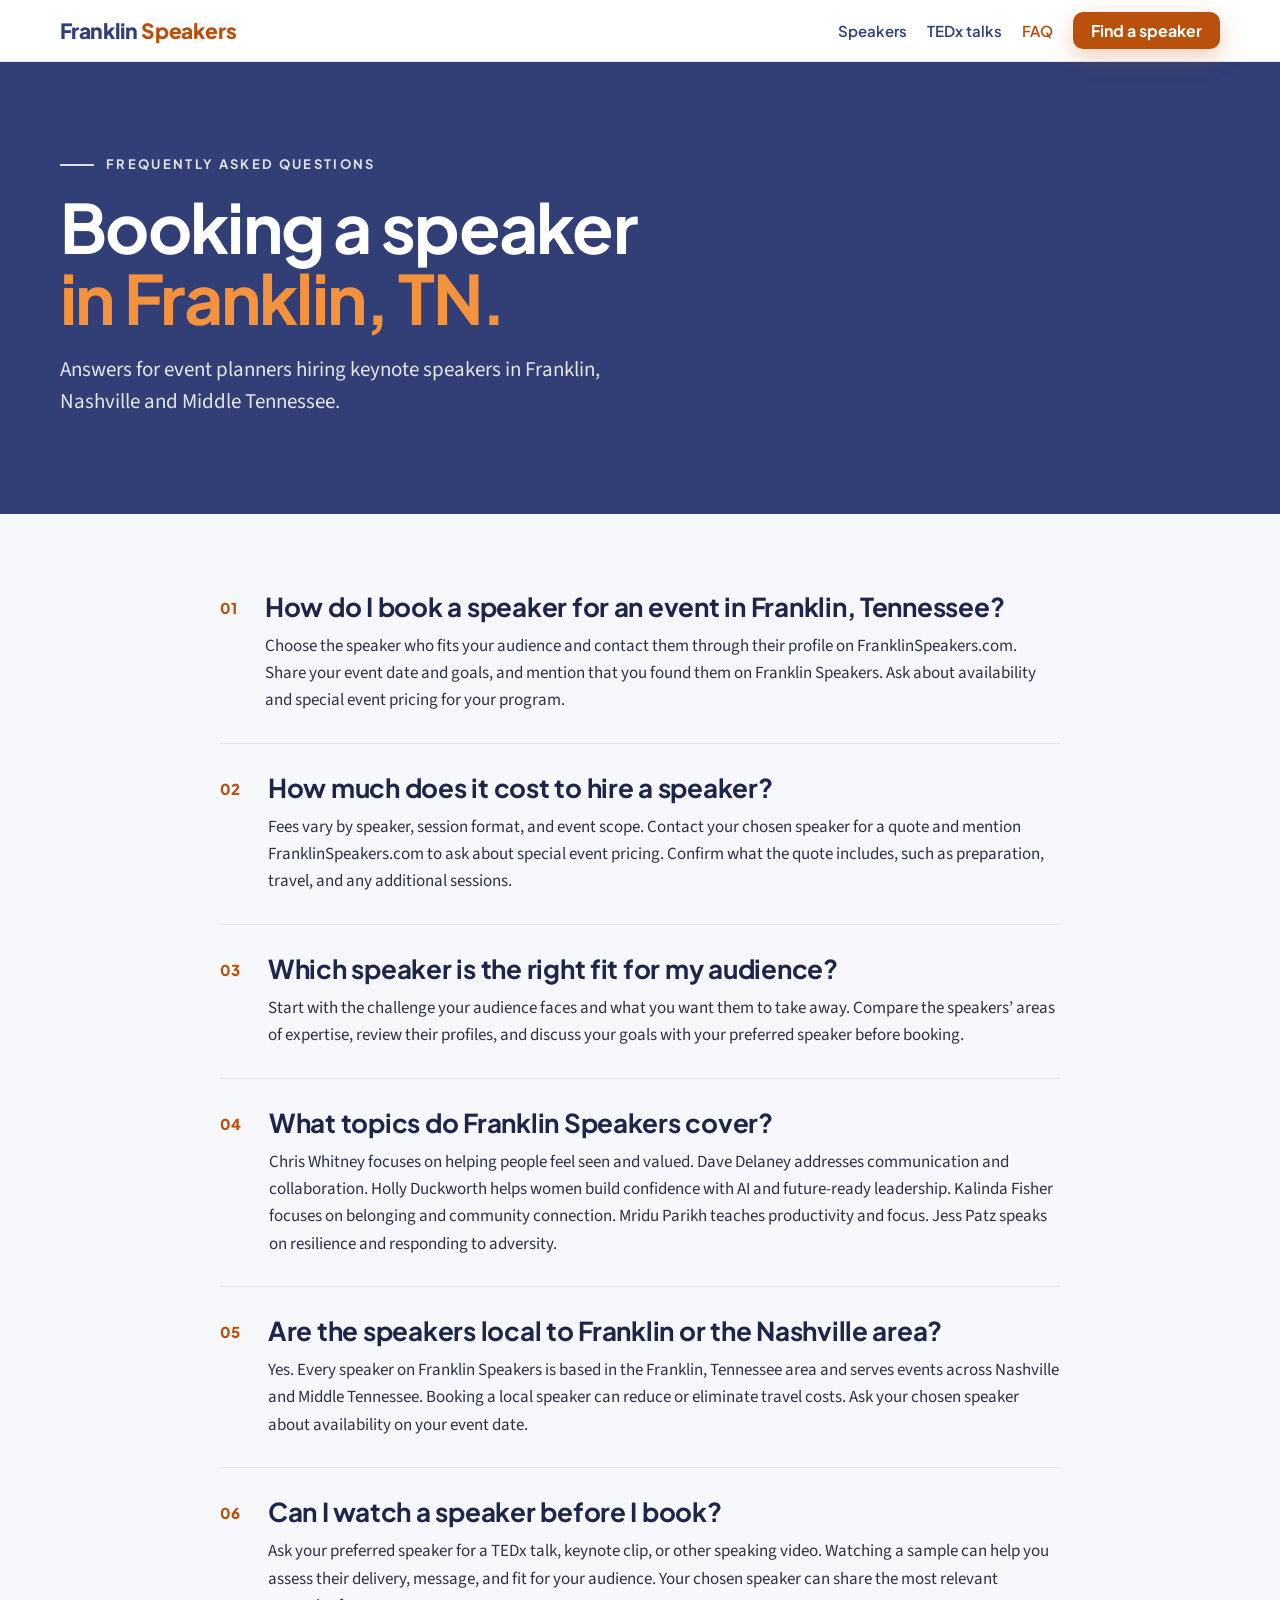
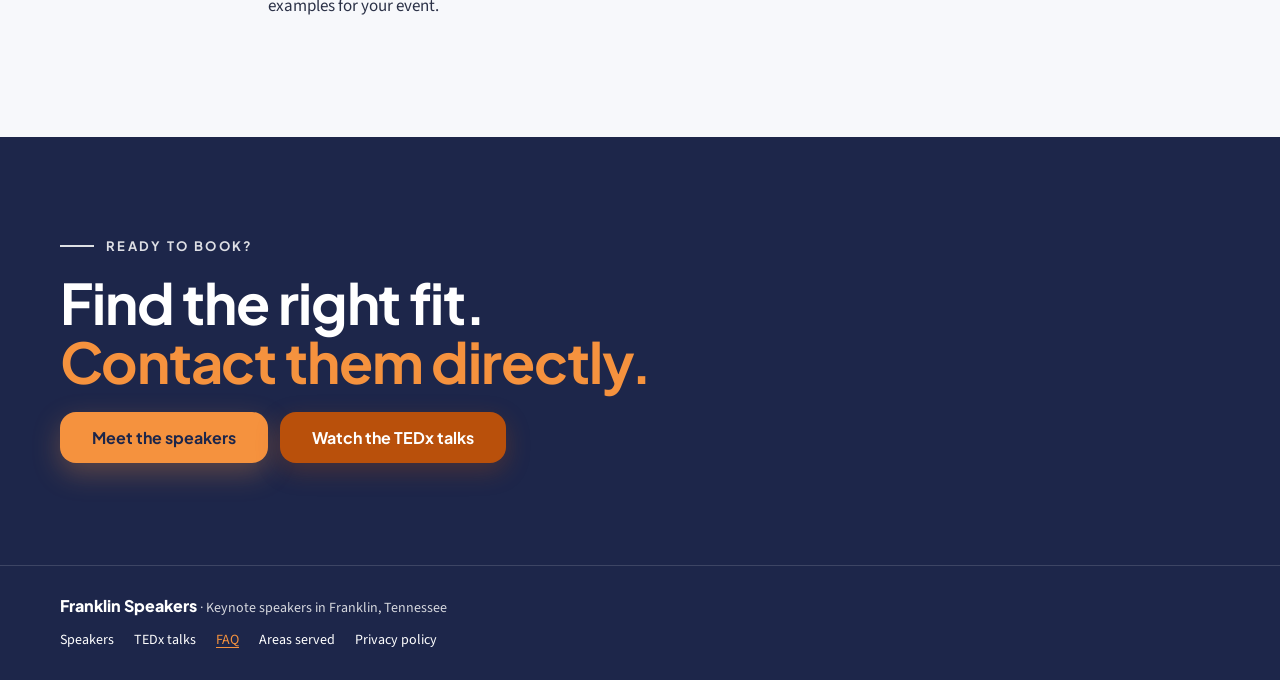
==== faq.html @ 537220e9 "Add files via upload" ====
<!DOCTYPE html>
<html lang="en">
<head>
<meta charset="utf-8">
<meta name="viewport" content="width=device-width, initial-scale=1">
<title>FAQ: Booking Keynote Speakers in Franklin, TN | Franklin Speakers</title>
<meta name="description" content="How to book a keynote speaker for an event in Franklin, Tennessee: fees, choosing the right fit, topics, local availability near Nashville, and watching TEDxFranklin talks.">
<link rel="canonical" href="https://franklinspeakers.com/faq.html">
<meta name="robots" content="index, follow">
<meta property="og:type" content="website">
<meta property="og:site_name" content="Franklin Speakers">
<meta property="og:title" content="FAQ: Booking Franklin, TN Keynote Speakers">
<meta property="og:url" content="https://franklinspeakers.com/faq.html">
<meta name="theme-color" content="#313f76">
<link rel="icon" href="favicon.svg" type="image/svg+xml">
<link rel="preconnect" href="https://fonts.googleapis.com">
<link rel="preconnect" href="https://fonts.gstatic.com" crossorigin>
<link rel="stylesheet" href="https://fonts.googleapis.com/css2?family=Plus+Jakarta+Sans:wght@600;700;800&family=Source+Sans+3:wght@400;600;700&display=swap">
<link rel="stylesheet" href="styles.css">
<script type="application/ld+json">{"@context":"https://schema.org","@type":"FAQPage","url":"https://franklinspeakers.com/faq.html","mainEntity":[{"@type":"Question","name":"How do I book a speaker for an event in Franklin, Tennessee?","acceptedAnswer":{"@type":"Answer","text":"Choose the speaker who fits your audience and contact them through their profile on FranklinSpeakers.com. Share your event date and goals, and mention that you found them on Franklin Speakers. Ask about availability and special event pricing for your program."}},{"@type":"Question","name":"How much does it cost to hire a speaker?","acceptedAnswer":{"@type":"Answer","text":"Fees vary by speaker, session format, and event scope. Contact your chosen speaker for a quote and mention FranklinSpeakers.com to ask about special event pricing. Confirm what the quote includes, such as preparation, travel, and any additional sessions."}},{"@type":"Question","name":"Which speaker is the right fit for my audience?","acceptedAnswer":{"@type":"Answer","text":"Start with the challenge your audience faces and what you want them to take away. Compare the speakers’ areas of expertise, review their profiles, and discuss your goals with your preferred speaker before booking."}},{"@type":"Question","name":"What topics do Franklin Speakers cover?","acceptedAnswer":{"@type":"Answer","text":"Chris Whitney focuses on helping people feel seen and valued. Dave Delaney addresses communication and collaboration. Holly Duckworth helps women build confidence with AI and future-ready leadership. Kalinda Fisher focuses on belonging and community connection. Mridu Parikh teaches productivity and focus. Jess Patz speaks on resilience and responding to adversity."}},{"@type":"Question","name":"Are the speakers local to Franklin or the Nashville area?","acceptedAnswer":{"@type":"Answer","text":"Yes. Every speaker on Franklin Speakers is based in the Franklin, Tennessee area and serves events across Nashville and Middle Tennessee. Booking a local speaker can reduce or eliminate travel costs. Ask your chosen speaker about availability on your event date."}},{"@type":"Question","name":"Can I watch a speaker before I book?","acceptedAnswer":{"@type":"Answer","text":"Ask your preferred speaker for a TEDx talk, keynote clip, or other speaking video. Watching a sample can help you assess their delivery, message, and fit for your audience. Your chosen speaker can share the most relevant examples for your event."}}]}</script>
</head>
<body>
<a class="skip" href="#faq">Skip to questions</a>
<header class="site-header">
  <nav class="wrap nav" aria-label="Main">
    <a href="index.html" class="logo">Franklin <span>Speakers</span></a>
    <div class="nav-links">
      <a href="index.html#speakers">Speakers</a>
      <a href="talks.html">TEDx talks</a>
      <a href="faq.html" aria-current="page">FAQ</a>
      <a href="index.html#speakers" class="btn btn-primary btn-sm">Find a speaker</a>
    </div>
  </nav>
</header>
<main>
  <section class="page-hero" aria-labelledby="faq-title">
    <div class="wrap page-hero-inner">
      <span class="eyebrow eyebrow-light">Frequently asked questions</span>
      <h1 id="faq-title">Booking a speaker <span>in Franklin, TN.</span></h1>
      <p class="lead">Answers for event planners hiring keynote speakers in Franklin, Nashville and Middle Tennessee.</p>
    </div>
  </section>
  <section id="faq" class="faq" aria-label="Questions">
    <div class="wrap faq-inner">
      <article class="faq-item">
        <span class="faq-num" aria-hidden="true">01</span>
        <div>
          <h2>How do I book a speaker for an event in Franklin, Tennessee?</h2>
          <p>Choose the speaker who fits your audience and contact them through their profile on FranklinSpeakers.com. Share your event date and goals, and mention that you found them on Franklin Speakers. Ask about availability and special event pricing for your program.</p>
        </div>
      </article>
      <article class="faq-item">
        <span class="faq-num" aria-hidden="true">02</span>
        <div>
          <h2>How much does it cost to hire a speaker?</h2>
          <p>Fees vary by speaker, session format, and event scope. Contact your chosen speaker for a quote and mention FranklinSpeakers.com to ask about special event pricing. Confirm what the quote includes, such as preparation, travel, and any additional sessions.</p>
        </div>
      </article>
      <article class="faq-item">
        <span class="faq-num" aria-hidden="true">03</span>
        <div>
          <h2>Which speaker is the right fit for my audience?</h2>
          <p>Start with the challenge your audience faces and what you want them to take away. Compare the speakers’ areas of expertise, review their profiles, and discuss your goals with your preferred speaker before booking.</p>
        </div>
      </article>
      <article class="faq-item">
        <span class="faq-num" aria-hidden="true">04</span>
        <div>
          <h2>What topics do Franklin Speakers cover?</h2>
          <p>Chris Whitney focuses on helping people feel seen and valued. Dave Delaney addresses communication and collaboration. Holly Duckworth helps women build confidence with AI and future-ready leadership. Kalinda Fisher focuses on belonging and community connection. Mridu Parikh teaches productivity and focus. Jess Patz speaks on resilience and responding to adversity.</p>
        </div>
      </article>
      <article class="faq-item">
        <span class="faq-num" aria-hidden="true">05</span>
        <div>
          <h2>Are the speakers local to Franklin or the Nashville area?</h2>
          <p>Yes. Every speaker on Franklin Speakers is based in the Franklin, Tennessee area and serves events across Nashville and Middle Tennessee. Booking a local speaker can reduce or eliminate travel costs. Ask your chosen speaker about availability on your event date.</p>
        </div>
      </article>
      <article class="faq-item">
        <span class="faq-num" aria-hidden="true">06</span>
        <div>
          <h2>Can I watch a speaker before I book?</h2>
          <p>Ask your preferred speaker for a TEDx talk, keynote clip, or other speaking video. Watching a sample can help you assess their delivery, message, and fit for your audience. Your chosen speaker can share the most relevant examples for your event.</p>
        </div>
      </article>
    </div>
  </section>
  <section class="book" aria-labelledby="book-title">
    <div class="wrap book-inner">
      <span class="eyebrow eyebrow-light">Ready to book?</span>
      <h2 id="book-title">Find the right fit. <span>Contact them directly.</span></h2>
      <div class="actions"><a href="index.html#speakers" class="btn btn-warm btn-lg">Meet the speakers</a><a href="talks.html" class="btn btn-primary btn-lg">Watch the TEDx talks</a></div>
    </div>
  </section>
</main>
<footer class="site-footer">
  <div class="wrap">
    <p><strong>Franklin Speakers</strong> · Keynote speakers in Franklin, Tennessee</p>
    <nav class="footer-links" aria-label="Footer"><a href="index.html#speakers">Speakers</a><a href="talks.html">TEDx talks</a><a href="faq.html" aria-current="page">FAQ</a><a href="index.html#areas">Areas served</a><a href="privacy.html">Privacy policy</a></nav>
  </div>
</footer>
</body>
</html>
---- styles.css ----
/* Franklin Speakers — mobile-first styles */
:root{
  --navy-700:#313f76;--navy-900:#1d264a;
  --orange-400:#f5923e;--orange-500:#ee7d2a;--orange-600:#b9500b;--orange-700:#9a420a;
  --ink:#2b3147;--gray-700:#555c6f;--gray-200:#e2e4ec;--gray-50:#f7f8fb;
  --font-head:"Plus Jakarta Sans",system-ui,-apple-system,"Segoe UI",sans-serif;
  --font-body:"Source Sans 3",system-ui,-apple-system,"Segoe UI",sans-serif;
  --shadow-sm:0 1px 3px rgba(29,38,74,.08),0 1px 2px rgba(29,38,74,.06);
  --shadow-lg:0 14px 34px rgba(29,38,74,.16);
  --ease:cubic-bezier(.22,1,.36,1);
}
*,*::before,*::after{box-sizing:border-box}
html{scroll-behavior:smooth;-webkit-text-size-adjust:100%}
body{margin:0;background:var(--gray-50);color:var(--ink);font-family:var(--font-body);font-size:17px;line-height:1.55;-webkit-font-smoothing:antialiased}
h1,h2,h3,p{margin:0}
h1,h2,h3{font-family:var(--font-head);font-weight:700;color:var(--navy-900)}
img{max-width:100%;display:block}
a{color:var(--orange-700);text-underline-offset:3px}
a:hover{color:var(--navy-700)}
:focus-visible{outline:3px solid var(--orange-500);outline-offset:3px;border-radius:4px}
section[id]{scroll-margin-top:64px}
.wrap{max-width:1200px;margin:0 auto;padding-left:20px;padding-right:20px}
.skip{position:absolute;left:-9999px;top:8px;background:#fff;padding:8px 12px;z-index:20}
.skip:focus{left:8px}

/* Header */
.site-header{position:sticky;top:0;z-index:10;background:rgba(255,255,255,.96);border-bottom:1px solid var(--gray-200)}
.nav{display:flex;align-items:center;justify-content:space-between;flex-wrap:wrap;gap:12px 16px;padding-top:12px;padding-bottom:12px}
.logo{font-family:var(--font-head);font-weight:800;font-size:21px;line-height:1;letter-spacing:-.01em;color:var(--navy-700);text-decoration:none}
.logo span{color:var(--orange-600)}
.nav-links{display:flex;align-items:center;gap:20px;flex-wrap:wrap}
.nav-links a:not(.btn){font-family:var(--font-head);font-weight:600;font-size:15px;color:var(--navy-700);text-decoration:none}
.nav-links a:not(.btn):hover{color:var(--orange-600)}

/* Buttons */
.btn{display:inline-flex;align-items:center;justify-content:center;font-family:var(--font-head);font-weight:700;font-size:16px;line-height:1.2;text-decoration:none;border-radius:10px;transition:transform .14s var(--ease),background .24s var(--ease),box-shadow .24s var(--ease)}
.btn:active{transform:scale(.97)}
.btn-sm{padding:9px 18px}
.btn-lg{padding:16px 32px;border-radius:16px}
.btn-primary{background:var(--orange-600);color:#fff;box-shadow:0 8px 24px rgba(185,80,11,.28)}
.btn-primary:hover{background:var(--orange-700);color:#fff;transform:translateY(-1px)}
.btn-warm{background:var(--orange-400);color:var(--navy-900);box-shadow:0 10px 28px rgba(245,146,62,.3)}
.btn-warm:hover{background:var(--orange-500);color:var(--navy-900);transform:translateY(-1px)}

/* Eyebrow */
.eyebrow{display:inline-flex;align-items:center;gap:12px;font-family:var(--font-head);font-weight:700;font-size:13px;letter-spacing:.18em;text-transform:uppercase;color:var(--orange-600);line-height:1}
.eyebrow::before{content:"";width:34px;height:2px;background:currentColor}
.eyebrow-light{color:rgba(255,255,255,.85)}

/* Hero */
.hero{background:var(--navy-700);color:#fff}
.hero-inner{display:flex;flex-wrap:wrap;align-items:center;gap:clamp(32px,6vw,72px);padding-top:clamp(48px,9vw,112px);padding-bottom:clamp(48px,9vw,112px)}
.hero-copy{flex:1 1 340px;min-width:0;display:flex;flex-direction:column;gap:24px}
.hero h1{font-size:clamp(40px,6.5vw,76px);line-height:1.04;letter-spacing:-.025em;color:#fff;text-wrap:balance}
.hero h1 span,.book h2 span{color:var(--orange-400)}
.lead{font-size:clamp(18px,2.2vw,21px);max-width:560px;color:rgba(255,255,255,.88);text-wrap:pretty}
.actions{display:flex;flex-wrap:wrap;gap:12px}
.mosaic{flex:1 1 300px;max-width:440px;display:grid;grid-template-columns:repeat(3,minmax(0,1fr));gap:12px;padding-bottom:24px}
.mosaic img{width:100%;height:auto;aspect-ratio:1;object-fit:cover;border-radius:16px;filter:grayscale(1)}
.mosaic .shift{transform:translateY(24px)}

/* Why local */
.why{background:#fff;border-bottom:1px solid var(--gray-200)}
.why-inner{display:flex;flex-direction:column;gap:32px;padding-top:clamp(40px,6vw,72px);padding-bottom:clamp(40px,6vw,72px)}
.why h2{font-size:clamp(28px,3.6vw,40px);line-height:1.12;letter-spacing:-.02em;max-width:760px;text-wrap:balance}
.why-grid{display:grid;grid-template-columns:repeat(auto-fit,minmax(min(100%,240px),1fr));gap:24px}
.why-item{display:flex;flex-direction:column;gap:8px;border-top:5px solid var(--orange-600);padding-top:16px}
.why-item.accent-bright{border-top-color:var(--orange-400)}
.why-item h3{font-size:20px;line-height:1.25;letter-spacing:-.01em;color:var(--navy-700)}
.why-item p{color:var(--gray-700)}

/* Speakers */
.speakers-inner{display:flex;flex-direction:column;gap:40px;padding-top:clamp(48px,7vw,96px);padding-bottom:clamp(48px,7vw,96px)}
.section-head{display:flex;flex-direction:column;gap:16px;max-width:720px}
.section-head h2{font-size:clamp(34px,5vw,56px);line-height:1.06;letter-spacing:-.02em}
.section-head p{font-size:18px;color:var(--gray-700);text-wrap:pretty}
.speaker-grid{list-style:none;margin:0;padding:0;display:grid;grid-template-columns:repeat(auto-fill,minmax(min(100%,320px),1fr));gap:24px}
.speaker-grid li{display:flex}
.card{position:relative;width:100%;display:flex;flex-direction:column;gap:16px;background:#fff;border:1px solid var(--gray-200);border-radius:24px;padding:28px;box-shadow:var(--shadow-sm);overflow:hidden;transition:transform .24s var(--ease),box-shadow .24s var(--ease)}
.card::before{content:"";position:absolute;left:0;right:0;top:0;height:5px;background:var(--orange-600)}
.card.accent-warm::before{background:var(--orange-400)}
.card:hover{transform:translateY(-3px);box-shadow:var(--shadow-lg)}
.card-head{display:flex;align-items:center;gap:16px}
.card-head img{width:88px;height:88px;object-fit:cover;border-radius:16px;flex:none}
.card-head div{display:flex;flex-direction:column;gap:4px;min-width:0}
.card h3{font-size:24px;line-height:1.15;letter-spacing:-.01em;color:var(--navy-700)}
.topic{font-size:15px;color:var(--gray-700)}
.problem{font-family:var(--font-head);font-weight:700;font-size:17px;line-height:1.3;color:var(--orange-700)}
.desc{flex:1}
.card-link{font-weight:700;font-size:16px}

/* Book */
.book{background:var(--navy-900);color:#fff}
.book-inner{display:flex;flex-direction:column;gap:20px;padding-top:clamp(56px,8vw,104px);padding-bottom:clamp(56px,8vw,104px)}
.book h2{font-size:clamp(34px,5vw,56px);line-height:1.06;letter-spacing:-.02em;color:#fff;max-width:760px;text-wrap:balance}
.book p{font-size:18px;color:rgba(255,255,255,.86);max-width:480px;text-wrap:pretty}

/* Footer */
.site-footer{background:var(--navy-900);border-top:1px solid rgba(255,255,255,.14);color:rgba(255,255,255,.82);font-size:14px}
.site-footer .wrap{padding-top:28px;padding-bottom:28px}
.site-footer strong{font-family:var(--font-head);font-weight:800;font-size:16px;color:#fff}

/* Talks page */
.nav-links a[aria-current="page"]{color:var(--orange-600)}
.page-hero{background:var(--navy-700);color:#fff}
.page-hero-inner{display:flex;flex-direction:column;gap:20px;padding-top:clamp(48px,8vw,96px);padding-bottom:clamp(48px,8vw,96px)}
.page-hero h1{font-size:clamp(38px,6vw,68px);line-height:1.04;letter-spacing:-.025em;color:#fff;max-width:820px;text-wrap:balance}
.page-hero h1 span{color:var(--orange-400)}
.talks-inner{display:flex;flex-direction:column;gap:clamp(40px,6vw,72px);padding-top:clamp(48px,7vw,96px);padding-bottom:clamp(48px,7vw,96px)}
.talk{display:grid;grid-template-columns:minmax(0,1fr);gap:20px;scroll-margin-top:72px}
.talk-video{position:relative;aspect-ratio:16/9;border-radius:20px;overflow:hidden;background:var(--navy-900);box-shadow:var(--shadow-lg)}
.talk-video iframe,.yt{position:absolute;inset:0;width:100%;height:100%;border:0;padding:0;margin:0;background:var(--navy-900);cursor:pointer}
.yt img{width:100%;height:100%;object-fit:cover}
.yt-play{position:absolute;left:50%;top:50%;width:76px;height:76px;margin:-38px 0 0 -38px;border-radius:50%;background:var(--orange-600);box-shadow:0 8px 24px rgba(0,0,0,.3);transition:transform .2s var(--ease),background .2s var(--ease)}
.yt-play::after{content:"";position:absolute;left:31px;top:24px;border-style:solid;border-width:14px 0 14px 22px;border-color:transparent transparent transparent #fff}
.yt:hover .yt-play{transform:scale(1.06);background:var(--orange-700)}
.yt-empty{display:flex;flex-direction:column;align-items:center;justify-content:center;gap:16px;text-decoration:none;color:#fff;font-family:var(--font-head);font-weight:700;font-size:16px;text-align:center;padding:20px}
.yt-empty img{width:96px;height:96px;border-radius:16px;filter:grayscale(1)}
.yt-empty:hover{color:var(--orange-400)}
.talk-body{display:flex;flex-direction:column;align-items:flex-start;gap:12px}
.talk-speaker{font-family:var(--font-head);font-weight:700;font-size:14px;letter-spacing:.14em;text-transform:uppercase;color:var(--orange-600)}
.talk h2{font-size:clamp(24px,3vw,32px);line-height:1.15;letter-spacing:-.015em;text-wrap:balance}
.talk-cta{margin-top:8px}
@media (min-width:900px){.talk{grid-template-columns:minmax(0,1.35fr) minmax(0,1fr);align-items:center;gap:48px}}

.site-footer .wrap{display:flex;flex-direction:column;gap:10px}
.fineprint{font-size:13px;line-height:1.5;color:rgba(255,255,255,.72);max-width:640px}
.fineprint a{color:#fff}
.fineprint a:hover{color:var(--orange-400)}

/* Areas served */
.areas{background:var(--gray-50);border-top:1px solid var(--gray-200)}
.areas-inner{display:flex;flex-direction:column;gap:32px;padding-top:clamp(48px,7vw,80px);padding-bottom:clamp(48px,7vw,80px)}
.areas .section-head h2{font-size:clamp(26px,3.6vw,38px)}
.areas-grid{display:grid;grid-template-columns:minmax(0,1fr);gap:28px}
.areas-grid h3{font-size:14px;letter-spacing:.14em;text-transform:uppercase;color:var(--orange-600);margin-bottom:12px}
.area-list{list-style:none;margin:0;padding:0;display:flex;flex-wrap:wrap;gap:8px}
.area-list li{font-size:15px;color:var(--ink);background:#fff;border:1px solid var(--gray-200);border-radius:999px;padding:6px 14px}
@media (min-width:900px){.areas-grid{grid-template-columns:minmax(0,2fr) minmax(0,1fr);gap:48px}}
/* Footer links */
.footer-links{display:flex;flex-wrap:wrap;gap:8px 20px}
.footer-links a{color:#fff;text-decoration:none}
.footer-links a:hover,.footer-links a[aria-current="page"]{color:var(--orange-400);text-decoration:underline}
/* Privacy */
.policy-inner{display:flex;flex-direction:column;gap:36px;max-width:820px;padding-top:clamp(40px,7vw,80px);padding-bottom:clamp(48px,7vw,96px)}
.policy h1{font-size:clamp(36px,5vw,56px);line-height:1.06;letter-spacing:-.02em}
.policy section{display:flex;flex-direction:column;gap:12px}
.policy h2{font-size:clamp(22px,2.6vw,28px);line-height:1.2}
.policy p,.policy li{font-size:17px;line-height:1.6;color:var(--ink);text-wrap:pretty}
.policy ul{margin:0;padding-left:1.2em;display:flex;flex-direction:column;gap:8px}
.policy a{color:var(--orange-600)}
.policy a:hover{color:var(--orange-700)}
.policy-table{display:flex;flex-direction:column;border:1px solid var(--gray-200);border-radius:16px;overflow:hidden;background:#fff}
.policy-table [role="row"]{display:grid;grid-template-columns:minmax(0,1fr);gap:4px;padding:14px 16px;border-top:1px solid var(--gray-200);font-size:15px}
.policy-table .pt-head{display:none}
.policy-table [role="row"]>span:first-child{font-weight:700}
@media (min-width:720px){.policy-table [role="row"]{grid-template-columns:1.1fr 1.3fr 1.1fr 1.4fr;gap:16px}.policy-table .pt-head{display:grid;background:var(--gray-50);border-top:0;font-family:var(--font-head);font-weight:700;font-size:13px;text-transform:uppercase;letter-spacing:.08em}}

/* FAQ */
.faq-inner{display:flex;flex-direction:column;max-width:880px;padding-top:clamp(40px,6vw,80px);padding-bottom:clamp(48px,7vw,96px)}
.faq-item{display:grid;grid-template-columns:auto minmax(0,1fr);gap:16px;padding:28px 0;border-top:1px solid var(--gray-200)}
.faq-item:first-child{border-top:0;padding-top:0}
.faq-num{font-family:var(--font-head);font-weight:800;font-size:15px;color:var(--orange-600);padding-top:5px}
.faq-item h2{font-size:clamp(21px,2.6vw,26px);line-height:1.25;letter-spacing:-.01em;margin-bottom:10px;text-wrap:balance}
.faq-item p{font-size:17px;line-height:1.6;color:var(--ink);text-wrap:pretty}
@media (min-width:720px){.faq-item{gap:28px}}

@media (prefers-reduced-motion:reduce){html{scroll-behavior:auto}*{transition:none!important}}
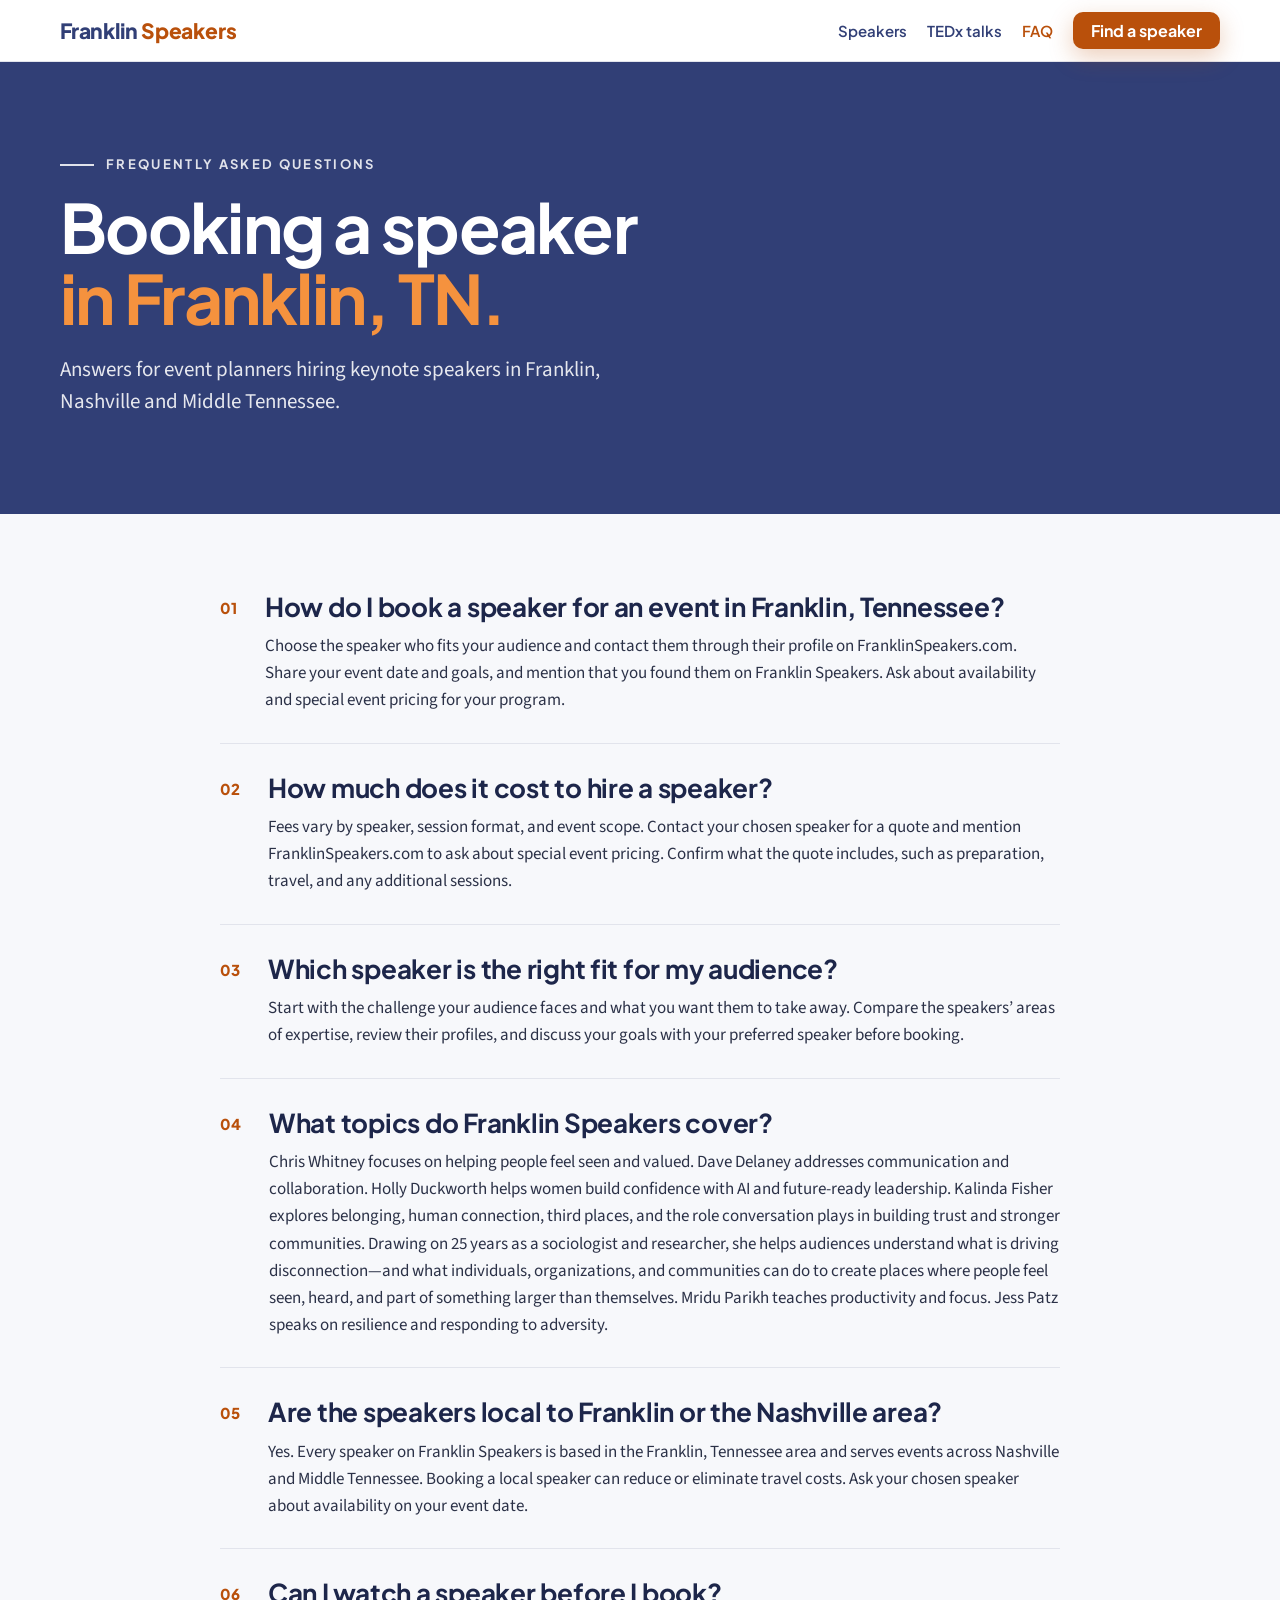
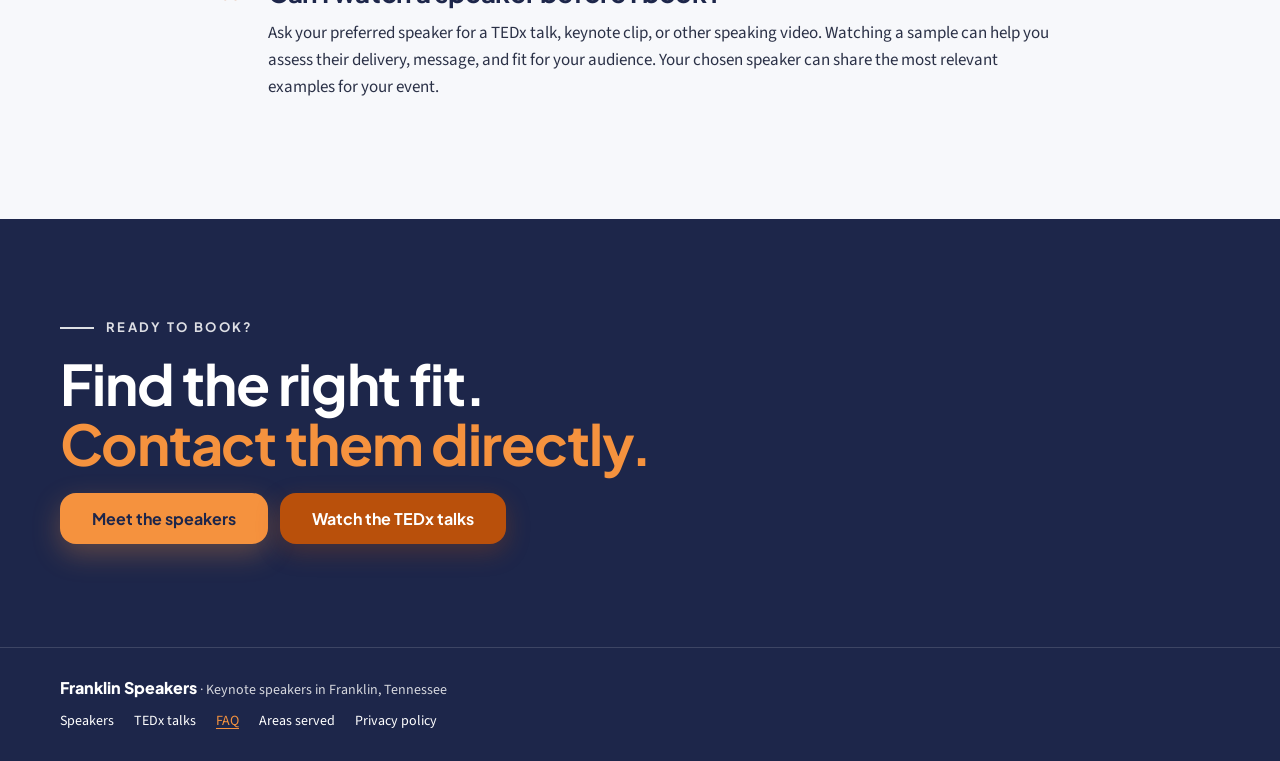
==== commit 200516c2: "Add files via upload" ====
--- a/faq.html
+++ b/faq.html
@@ -17,7 +17,7 @@
 <link rel="preconnect" href="https://fonts.gstatic.com" crossorigin>
 <link rel="stylesheet" href="https://fonts.googleapis.com/css2?family=Plus+Jakarta+Sans:wght@600;700;800&family=Source+Sans+3:wght@400;600;700&display=swap">
 <link rel="stylesheet" href="styles.css">
-<script type="application/ld+json">{"@context":"https://schema.org","@type":"FAQPage","url":"https://franklinspeakers.com/faq.html","mainEntity":[{"@type":"Question","name":"How do I book a speaker for an event in Franklin, Tennessee?","acceptedAnswer":{"@type":"Answer","text":"Choose the speaker who fits your audience and contact them through their profile on FranklinSpeakers.com. Share your event date and goals, and mention that you found them on Franklin Speakers. Ask about availability and special event pricing for your program."}},{"@type":"Question","name":"How much does it cost to hire a speaker?","acceptedAnswer":{"@type":"Answer","text":"Fees vary by speaker, session format, and event scope. Contact your chosen speaker for a quote and mention FranklinSpeakers.com to ask about special event pricing. Confirm what the quote includes, such as preparation, travel, and any additional sessions."}},{"@type":"Question","name":"Which speaker is the right fit for my audience?","acceptedAnswer":{"@type":"Answer","text":"Start with the challenge your audience faces and what you want them to take away. Compare the speakers’ areas of expertise, review their profiles, and discuss your goals with your preferred speaker before booking."}},{"@type":"Question","name":"What topics do Franklin Speakers cover?","acceptedAnswer":{"@type":"Answer","text":"Chris Whitney focuses on helping people feel seen and valued. Dave Delaney addresses communication and collaboration. Holly Duckworth helps women build confidence with AI and future-ready leadership. Kalinda Fisher focuses on belonging and community connection. Mridu Parikh teaches productivity and focus. Jess Patz speaks on resilience and responding to adversity."}},{"@type":"Question","name":"Are the speakers local to Franklin or the Nashville area?","acceptedAnswer":{"@type":"Answer","text":"Yes. Every speaker on Franklin Speakers is based in the Franklin, Tennessee area and serves events across Nashville and Middle Tennessee. Booking a local speaker can reduce or eliminate travel costs. Ask your chosen speaker about availability on your event date."}},{"@type":"Question","name":"Can I watch a speaker before I book?","acceptedAnswer":{"@type":"Answer","text":"Ask your preferred speaker for a TEDx talk, keynote clip, or other speaking video. Watching a sample can help you assess their delivery, message, and fit for your audience. Your chosen speaker can share the most relevant examples for your event."}}]}</script>
+<script type="application/ld+json">{"@context":"https://schema.org","@type":"FAQPage","url":"https://franklinspeakers.com/faq.html","mainEntity":[{"@type":"Question","name":"How do I book a speaker for an event in Franklin, Tennessee?","acceptedAnswer":{"@type":"Answer","text":"Choose the speaker who fits your audience and contact them through their profile on FranklinSpeakers.com. Share your event date and goals, and mention that you found them on Franklin Speakers. Ask about availability and special event pricing for your program."}},{"@type":"Question","name":"How much does it cost to hire a speaker?","acceptedAnswer":{"@type":"Answer","text":"Fees vary by speaker, session format, and event scope. Contact your chosen speaker for a quote and mention FranklinSpeakers.com to ask about special event pricing. Confirm what the quote includes, such as preparation, travel, and any additional sessions."}},{"@type":"Question","name":"Which speaker is the right fit for my audience?","acceptedAnswer":{"@type":"Answer","text":"Start with the challenge your audience faces and what you want them to take away. Compare the speakers’ areas of expertise, review their profiles, and discuss your goals with your preferred speaker before booking."}},{"@type":"Question","name":"What topics do Franklin Speakers cover?","acceptedAnswer":{"@type":"Answer","text":"Chris Whitney focuses on helping people feel seen and valued. Dave Delaney addresses communication and collaboration. Holly Duckworth helps women build confidence with AI and future-ready leadership. Kalinda Fisher explores belonging, human connection, third places, and the role conversation plays in building trust and stronger communities. Drawing on 25 years as a sociologist and researcher, she helps audiences understand what is driving disconnection—and what individuals, organizations, and communities can do to create places where people feel seen, heard, and part of something larger than themselves. Mridu Parikh teaches productivity and focus. Jess Patz speaks on resilience and responding to adversity."}},{"@type":"Question","name":"Are the speakers local to Franklin or the Nashville area?","acceptedAnswer":{"@type":"Answer","text":"Yes. Every speaker on Franklin Speakers is based in the Franklin, Tennessee area and serves events across Nashville and Middle Tennessee. Booking a local speaker can reduce or eliminate travel costs. Ask your chosen speaker about availability on your event date."}},{"@type":"Question","name":"Can I watch a speaker before I book?","acceptedAnswer":{"@type":"Answer","text":"Ask your preferred speaker for a TEDx talk, keynote clip, or other speaking video. Watching a sample can help you assess their delivery, message, and fit for your audience. Your chosen speaker can share the most relevant examples for your event."}}]}</script>
 </head>
 <body>
 <a class="skip" href="#faq">Skip to questions</a>
@@ -67,7 +67,7 @@
         <span class="faq-num" aria-hidden="true">04</span>
         <div>
           <h2>What topics do Franklin Speakers cover?</h2>
-          <p>Chris Whitney focuses on helping people feel seen and valued. Dave Delaney addresses communication and collaboration. Holly Duckworth helps women build confidence with AI and future-ready leadership. Kalinda Fisher focuses on belonging and community connection. Mridu Parikh teaches productivity and focus. Jess Patz speaks on resilience and responding to adversity.</p>
+          <p>Chris Whitney focuses on helping people feel seen and valued. Dave Delaney addresses communication and collaboration. Holly Duckworth helps women build confidence with AI and future-ready leadership. Kalinda Fisher explores belonging, human connection, third places, and the role conversation plays in building trust and stronger communities. Drawing on 25 years as a sociologist and researcher, she helps audiences understand what is driving disconnection—and what individuals, organizations, and communities can do to create places where people feel seen, heard, and part of something larger than themselves. Mridu Parikh teaches productivity and focus. Jess Patz speaks on resilience and responding to adversity.</p>
         </div>
       </article>
       <article class="faq-item">
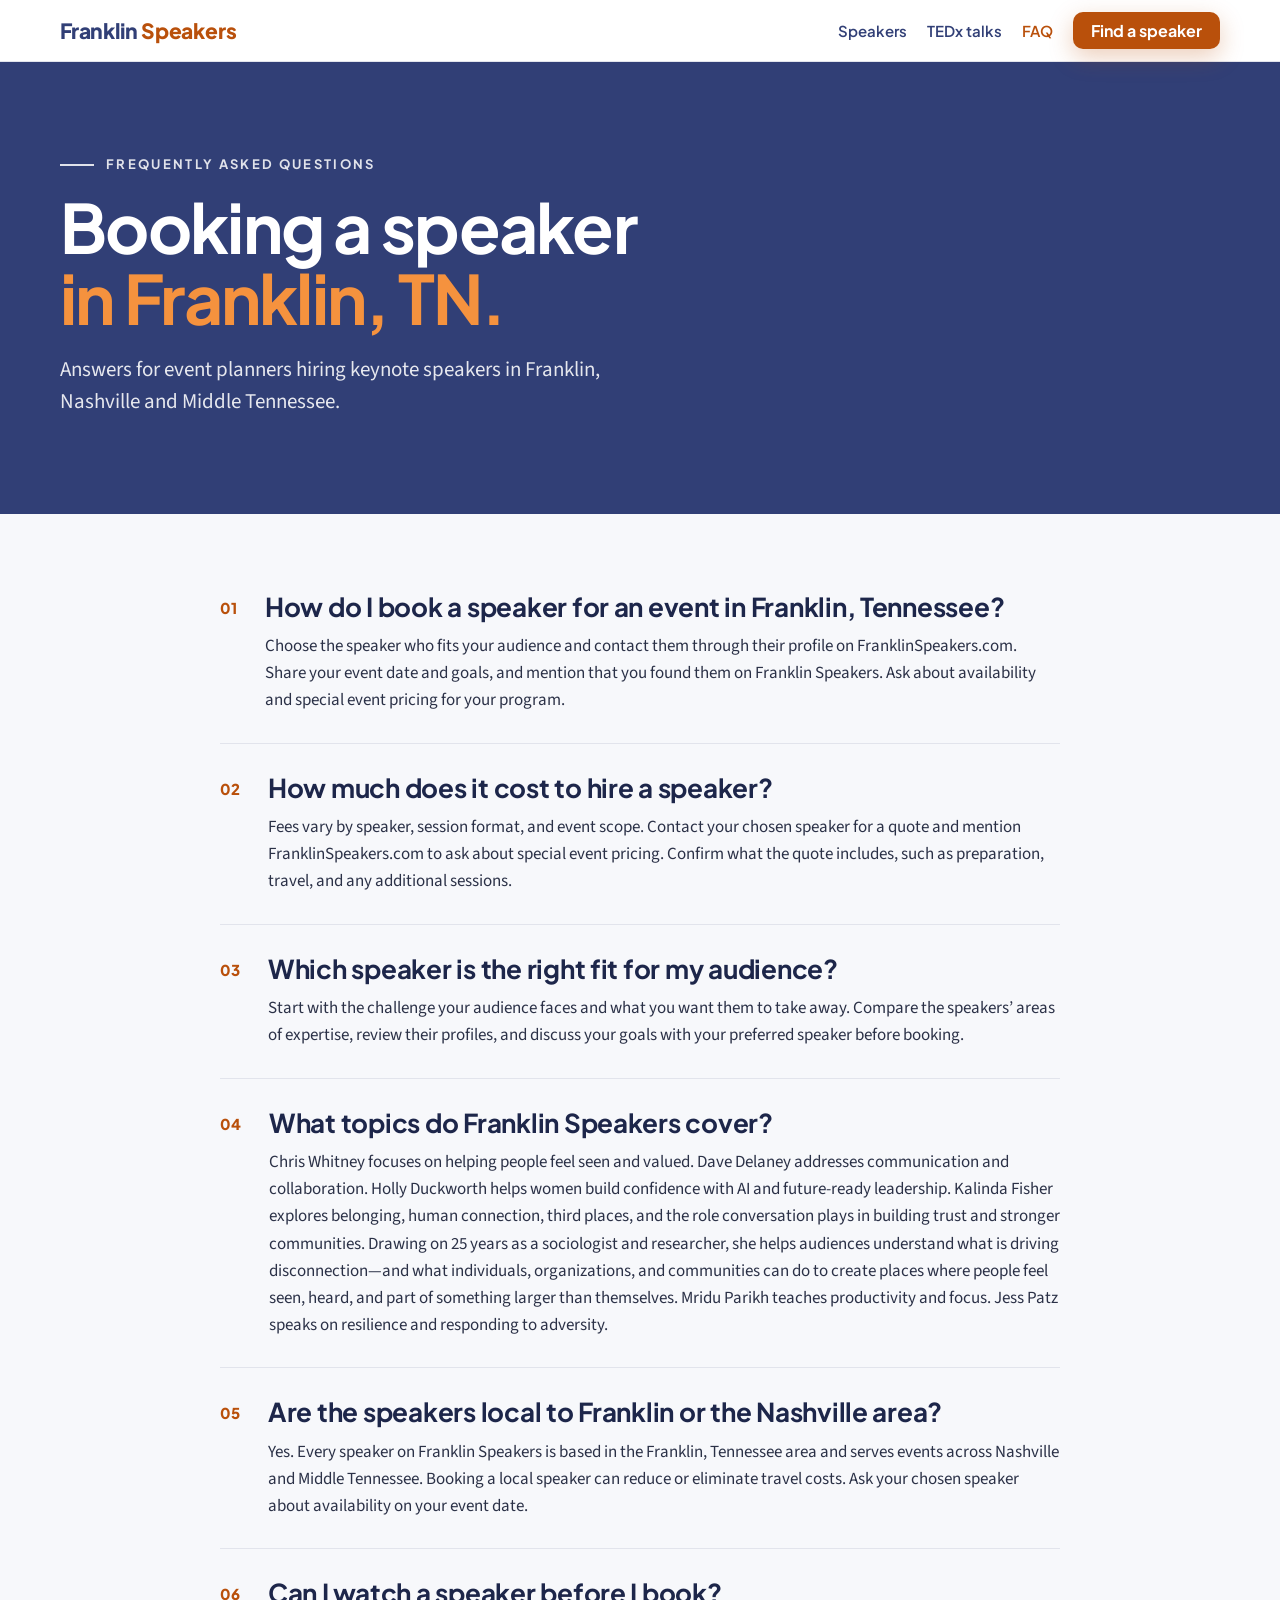
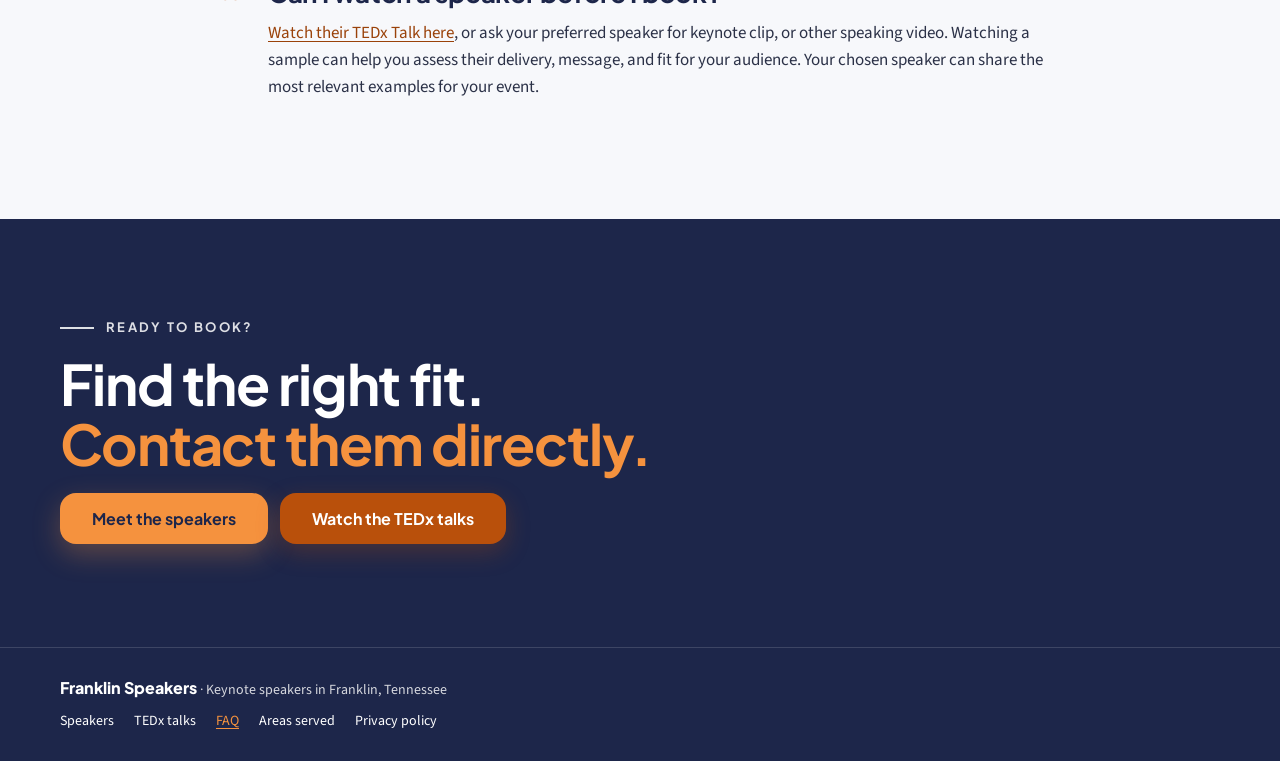
==== commit 321d6192: "Add link to TEDx Talk in FAQ about speaker previews Updated FAQ section to include a link for watchi" ====
--- a/faq.html
+++ b/faq.html
@@ -1,6 +1,16 @@
 <!DOCTYPE html>
 <html lang="en">
 <head>
+  
+<!-- Google tag (gtag.js) -->
+<script async src="https://www.googletagmanager.com/gtag/js?id=G-PS2HW4ZC66"></script>
+<script>
+  window.dataLayer = window.dataLayer || [];
+  function gtag(){dataLayer.push(arguments);}
+  gtag('js', new Date());
+
+  gtag('config', 'G-PS2HW4ZC66');
+</script>
 <meta charset="utf-8">
 <meta name="viewport" content="width=device-width, initial-scale=1">
 <title>FAQ: Booking Keynote Speakers in Franklin, TN | Franklin Speakers</title>
@@ -81,7 +91,7 @@
         <span class="faq-num" aria-hidden="true">06</span>
         <div>
           <h2>Can I watch a speaker before I book?</h2>
-          <p>Ask your preferred speaker for a TEDx talk, keynote clip, or other speaking video. Watching a sample can help you assess their delivery, message, and fit for your audience. Your chosen speaker can share the most relevant examples for your event.</p>
+          <p><a href="/talks.html">Watch their TEDx Talk here</a>, or ask your preferred speaker for keynote clip, or other speaking video. Watching a sample can help you assess their delivery, message, and fit for your audience. Your chosen speaker can share the most relevant examples for your event.</p>
         </div>
       </article>
     </div>
